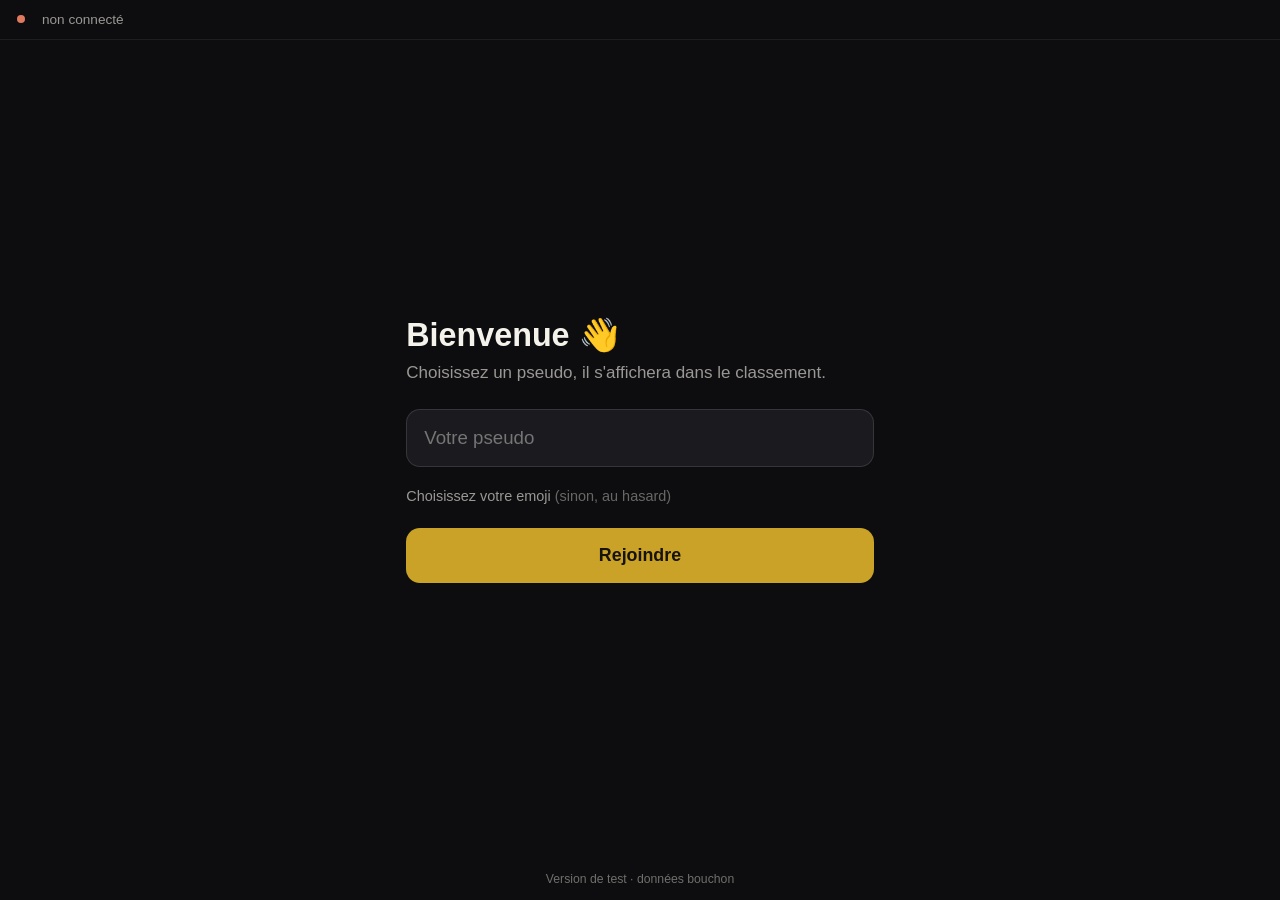
==== frontend_user/index.html @ f1ec5340 "Backend/frontend fonctionnel par Claude Code Opus 5" ====
<!doctype html>
<html lang="fr">
<head>
  <meta charset="utf-8" />
  <meta name="viewport" content="width=device-width, initial-scale=1, viewport-fit=cover" />
  <meta name="theme-color" content="#0d0d0f" />
  <title>Rejoindre la présentation</title>
  <link rel="icon" href="favicon.svg" type="image/svg+xml" />
  <link rel="stylesheet" href="css/app.css" />
  <script src="config.js"></script>
</head>
<body>

<header class="bar">
  <span class="dot" id="dot"></span>
  <span class="me-emoji" id="me-emoji"></span>
  <span id="me">…</span>
  <span class="score" id="score"></span>
</header>

<main id="app">

  <!-- Écran 1 : rejoindre -->
  <section class="screen is-active" id="screen-join">
    <h1>Bienvenue 👋</h1>
    <p class="sub">Choisissez un pseudo, il s'affichera dans le classement.</p>
    <form id="join-form">
      <input id="nickname" name="nickname" type="text" maxlength="24" required
             autocomplete="off" placeholder="Votre pseudo" />
      <p class="pick-label">Choisissez votre emoji <span class="pick-hint">(sinon, au hasard)</span></p>
      <div class="emoji-grid" id="emoji-grid" role="radiogroup" aria-label="Choix de l'emoji"></div>
      <button type="submit" class="primary">Rejoindre</button>
    </form>
    <p class="error" id="join-error" hidden></p>
  </section>

  <!-- Écran 2 : salle d'attente -->
  <section class="screen" id="screen-wait">
    <div class="waiting">
      <div class="spinner" aria-hidden="true"></div>
      <h2 id="wait-title">C'est parti !</h2>
      <p class="sub" id="wait-text">La prochaine question arrive sur grand écran.</p>
    </div>
  </section>

  <!-- Écran 3 : question -->
  <section class="screen" id="screen-question">
    <div class="qmeta">
      <span id="q-step">Question 1</span>
      <span id="q-timer" class="timer" hidden></span>
    </div>
    <h2 id="q-text">…</h2>
    <p class="hint" id="q-hint" hidden>Plusieurs réponses possibles</p>
    <div class="options" id="q-options"></div>
    <button class="primary" id="q-submit" hidden>Valider</button>
  </section>

  <!-- Écran 4 : réponse enregistrée -->
  <section class="screen" id="screen-done">
    <div class="waiting">
      <div class="check">✓</div>
      <h2 id="done-title">Réponse enregistrée</h2>
      <p class="sub" id="done-text">Regardez le grand écran.</p>
      <p class="points" id="done-points" hidden></p>
    </div>
  </section>

</main>

<footer class="foot">
  <span class="placeholder-note">Version de test · données bouchon</span>
</footer>

<script src="js/api.js"></script>
<script src="js/app.js"></script>
</body>
</html>
---- frontend_user/css/app.css ----
/* ---------------------------------------------------------------------------
 * App participant — mobile d'abord, gros boutons, une seule main.
 * ------------------------------------------------------------------------- */

:root {
  --bg: #0d0d0f;
  --bg-soft: #1a1a1f;
  --fg: #f5f2ec;
  --fg-dim: #9a9894;
  --accent: #c9a227;
  --ok: #81b29a;
  --ko: #e07a5f;
  --radius: 14px;
}

* { box-sizing: border-box; -webkit-tap-highlight-color: transparent; }

html, body {
  margin: 0;
  min-height: 100%;
  background: var(--bg);
  color: var(--fg);
  font-family: "Segoe UI", -apple-system, BlinkMacSystemFont, Helvetica, Arial, sans-serif;
  font-size: 17px;
  -webkit-font-smoothing: antialiased;
}

body {
  display: flex;
  flex-direction: column;
  min-height: 100dvh;
  padding: env(safe-area-inset-top) 0 env(safe-area-inset-bottom);
}

/* ------------------------------- Barre ---------------------------------- */
.bar {
  display: flex;
  align-items: center;
  gap: 0.5rem;
  padding: 0.7rem 1rem;
  font-size: 0.8rem;
  color: var(--fg-dim);
  border-bottom: 1px solid rgba(255, 255, 255, 0.07);
}
.dot {
  width: 8px; height: 8px;
  border-radius: 50%;
  background: var(--fg-dim);
}
.dot--ok { background: var(--ok); }
.dot--warn { background: var(--accent); }
.dot--ko { background: var(--ko); }
.score { margin-left: auto; color: var(--accent); font-weight: 700; }

/* ------------------------------ Écrans ---------------------------------- */
#app { flex: 1; display: flex; }

.screen {
  display: none;
  flex: 1;
  flex-direction: column;
  justify-content: center;
  padding: 1.5rem 1.25rem;
  animation: rise 0.25s ease;
}
.screen.is-active { display: flex; }
@keyframes rise { from { opacity: 0; transform: translateY(10px); } }

h1 { margin: 0 0 0.4rem; font-size: 1.9rem; }
h2 { margin: 0 0 0.8rem; font-size: 1.4rem; line-height: 1.25; }
.sub { margin: 0 0 1.4rem; color: var(--fg-dim); line-height: 1.45; }
.hint { margin: -0.4rem 0 0.8rem; font-size: 0.85rem; color: var(--accent); }

/* ----------------------------- Formulaire ------------------------------- */
form { display: grid; gap: 0.8rem; }

input[type="text"] {
  width: 100%;
  padding: 1rem;
  font-size: 1.1rem;
  color: var(--fg);
  background: var(--bg-soft);
  border: 1px solid rgba(255, 255, 255, 0.12);
  border-radius: var(--radius);
}
input[type="text"]:focus { outline: 2px solid var(--accent); border-color: transparent; }

.primary {
  width: 100%;
  padding: 1rem;
  font-size: 1.05rem;
  font-weight: 600;
  color: #16130a;
  background: var(--accent);
  border: none;
  border-radius: var(--radius);
  cursor: pointer;
}
.primary:active { transform: scale(0.985); }

.error { margin-top: 0.8rem; color: var(--ko); font-size: 0.9rem; }

/* ------------------------------ Question -------------------------------- */
.qmeta {
  display: flex;
  justify-content: space-between;
  align-items: center;
  margin-bottom: 0.6rem;
  font-size: 0.8rem;
  color: var(--fg-dim);
  letter-spacing: 0.06em;
  text-transform: uppercase;
}
.timer {
  padding: 0.15rem 0.6rem;
  border-radius: 999px;
  background: rgba(255, 255, 255, 0.08);
  font-variant-numeric: tabular-nums;
}
.timer--urgent { background: rgba(224, 122, 95, 0.22); color: var(--ko); }

.options { display: grid; gap: 0.7rem; margin-bottom: 1rem; }

.option {
  display: flex;
  align-items: center;
  gap: 0.75rem;
  width: 100%;
  min-height: 3.6rem;
  padding: 0.9rem 1rem;
  font-size: 1.05rem;
  text-align: left;
  color: var(--fg);
  background: var(--bg-soft);
  border: 1px solid rgba(255, 255, 255, 0.1);
  border-radius: var(--radius);
  cursor: pointer;
  transition: border-color 0.15s ease, background 0.15s ease;
}
.option .emoji { font-size: 1.4rem; line-height: 1; }
.option:active { transform: scale(0.99); }
.option.is-picked {
  border-color: var(--accent);
  background: rgba(201, 162, 39, 0.14);
}

/* ------------------------------ Attente --------------------------------- */
.waiting { text-align: center; display: grid; gap: 0.5rem; justify-items: center; }

.spinner {
  width: 44px; height: 44px;
  margin-bottom: 0.6rem;
  border: 3px solid rgba(255, 255, 255, 0.12);
  border-top-color: var(--accent);
  border-radius: 50%;
  animation: spin 0.9s linear infinite;
}
@keyframes spin { to { transform: rotate(360deg); } }

.check {
  width: 60px; height: 60px;
  display: grid; place-items: center;
  margin-bottom: 0.4rem;
  font-size: 1.9rem;
  color: var(--ok);
  border: 3px solid var(--ok);
  border-radius: 50%;
}

.points {
  margin: 0.4rem 0 0;
  font-size: 1.5rem;
  font-weight: 700;
  color: var(--accent);
}

/* -------------------------------- Pied ---------------------------------- */
.foot {
  padding: 0.8rem 1rem;
  text-align: center;
  font-size: 0.72rem;
  color: var(--fg-dim);
  opacity: 0.7;
}

/* Écran large : on centre la colonne, ça reste lisible sur un laptop. */
@media (min-width: 640px) {
  #app { justify-content: center; }
  .screen { max-width: 30rem; margin: 0 auto; }
}

/* --------------------------- Choix de l'emoji --------------------------- */
.pick-label {
  margin: 0.4rem 0 -0.2rem;
  font-size: 0.85rem;
  color: var(--fg-dim);
}
.pick-hint { opacity: 0.65; }

.emoji-grid {
  display: grid;
  grid-template-columns: repeat(6, 1fr);
  gap: 0.4rem;
}

.emoji-choice {
  aspect-ratio: 1;
  display: grid;
  place-items: center;
  font-size: 1.5rem;
  line-height: 1;
  background: var(--bg-soft);
  border: 1px solid rgba(255, 255, 255, 0.1);
  border-radius: 12px;
  cursor: pointer;
  transition: transform 0.12s ease, border-color 0.12s ease, background 0.12s ease;
}
.emoji-choice:active { transform: scale(0.92); }
.emoji-choice.is-picked {
  border-color: var(--accent);
  background: rgba(201, 162, 39, 0.18);
  transform: scale(1.06);
}

.me-emoji { font-size: 1.05rem; line-height: 1; }
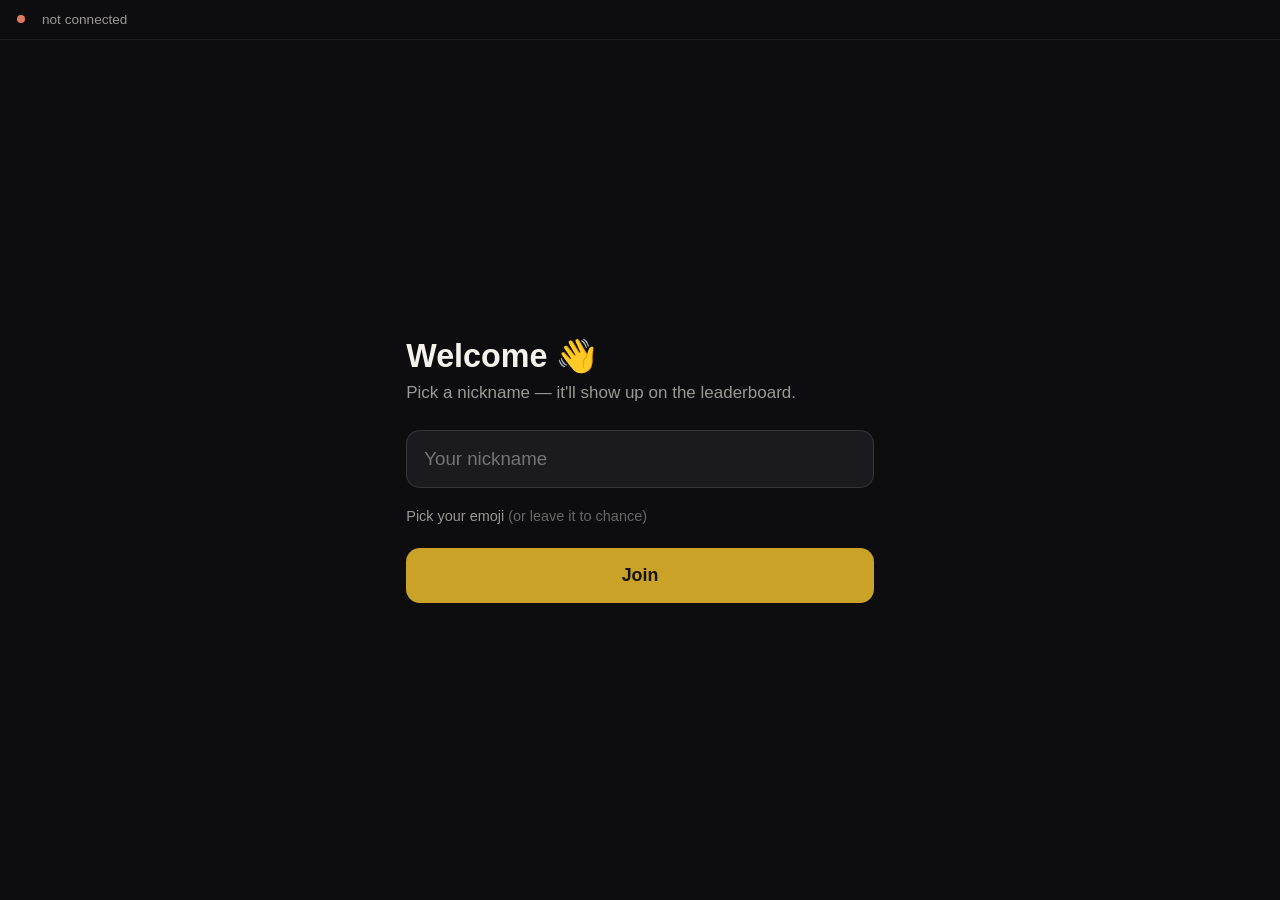
==== commit a3f2a273: "Adding content for presentation" ====
--- a/frontend_user/index.html
+++ b/frontend_user/index.html
@@ -1,10 +1,10 @@
 <!doctype html>
-<html lang="fr">
+<html lang="en">
 <head>
   <meta charset="utf-8" />
   <meta name="viewport" content="width=device-width, initial-scale=1, viewport-fit=cover" />
   <meta name="theme-color" content="#0d0d0f" />
-  <title>Rejoindre la présentation</title>
+  <title>Join the Presentation</title>
   <link rel="icon" href="favicon.svg" type="image/svg+xml" />
   <link rel="stylesheet" href="css/app.css" />
   <script src="config.js"></script>
@@ -20,57 +20,65 @@
 
 <main id="app">
 
-  <!-- Écran 1 : rejoindre -->
+  <!-- Screen 1: join -->
   <section class="screen is-active" id="screen-join">
-    <h1>Bienvenue 👋</h1>
-    <p class="sub">Choisissez un pseudo, il s'affichera dans le classement.</p>
+    <h1>Welcome 👋</h1>
+    <p class="sub">Pick a nickname — it'll show up on the leaderboard.</p>
     <form id="join-form">
       <input id="nickname" name="nickname" type="text" maxlength="24" required
-             autocomplete="off" placeholder="Votre pseudo" />
-      <p class="pick-label">Choisissez votre emoji <span class="pick-hint">(sinon, au hasard)</span></p>
-      <div class="emoji-grid" id="emoji-grid" role="radiogroup" aria-label="Choix de l'emoji"></div>
-      <button type="submit" class="primary">Rejoindre</button>
+             autocomplete="off" placeholder="Your nickname" />
+      <p class="pick-label">Pick your emoji <span class="pick-hint">(or leave it to chance)</span></p>
+      <div class="emoji-grid" id="emoji-grid" role="radiogroup" aria-label="Emoji picker"></div>
+      <button type="submit" class="primary">Join</button>
     </form>
     <p class="error" id="join-error" hidden></p>
   </section>
 
-  <!-- Écran 2 : salle d'attente -->
+  <!-- Screen 2: waiting room -->
   <section class="screen" id="screen-wait">
     <div class="waiting">
       <div class="spinner" aria-hidden="true"></div>
-      <h2 id="wait-title">C'est parti !</h2>
-      <p class="sub" id="wait-text">La prochaine question arrive sur grand écran.</p>
+      <h2 id="wait-title">Here we go!</h2>
+      <p class="sub" id="wait-text">The next question is coming up on the big screen.</p>
     </div>
   </section>
 
-  <!-- Écran 3 : question -->
+  <!-- Screen 3: question -->
   <section class="screen" id="screen-question">
     <div class="qmeta">
       <span id="q-step">Question 1</span>
       <span id="q-timer" class="timer" hidden></span>
     </div>
     <h2 id="q-text">…</h2>
-    <p class="hint" id="q-hint" hidden>Plusieurs réponses possibles</p>
+    <p class="hint" id="q-hint" hidden>Multiple answers allowed</p>
+
     <div class="options" id="q-options"></div>
-    <button class="primary" id="q-submit" hidden>Valider</button>
+
+    <!-- Free-text words (word cloud questions) -->
+    <div class="words-input" id="q-words" hidden>
+      <div class="word-chips" id="word-chips"></div>
+      <form id="word-form" autocomplete="off">
+        <input id="word-field" type="text" maxlength="24" placeholder="Type a word, press enter" />
+        <button type="submit" id="word-add" aria-label="Add word">+</button>
+      </form>
+      <p class="word-counter" id="word-counter">0 / 5 words (3 minimum)</p>
+    </div>
+
+    <button class="primary" id="q-submit" hidden>Submit</button>
   </section>
 
-  <!-- Écran 4 : réponse enregistrée -->
+  <!-- Screen 4: answer recorded -->
   <section class="screen" id="screen-done">
     <div class="waiting">
       <div class="check">✓</div>
-      <h2 id="done-title">Réponse enregistrée</h2>
-      <p class="sub" id="done-text">Regardez le grand écran.</p>
+      <h2 id="done-title">Got it!</h2>
+      <p class="sub" id="done-text">Look at the big screen.</p>
       <p class="points" id="done-points" hidden></p>
     </div>
   </section>
 
 </main>
 
-<footer class="foot">
-  <span class="placeholder-note">Version de test · données bouchon</span>
-</footer>
-
 <script src="js/api.js"></script>
 <script src="js/app.js"></script>
 </body>
--- a/frontend_user/css/app.css
+++ b/frontend_user/css/app.css
@@ -97,6 +97,7 @@
   cursor: pointer;
 }
 .primary:active { transform: scale(0.985); }
+.primary:disabled { opacity: 0.4; cursor: default; }
 
 .error { margin-top: 0.8rem; color: var(--ko); font-size: 0.9rem; }
 
@@ -223,3 +224,67 @@
 }
 
 .me-emoji { font-size: 1.05rem; line-height: 1; }
+
+/* ---------------------------- Saisie de mots ----------------------------- */
+.words-input { display: grid; gap: 0.7rem; margin-bottom: 1rem; }
+
+.word-chips {
+  display: flex;
+  flex-wrap: wrap;
+  gap: 0.4rem;
+  min-height: 2.2rem;
+}
+.word-chip {
+  display: inline-flex;
+  align-items: center;
+  gap: 0.4rem;
+  padding: 0.35rem 0.5rem 0.35rem 0.75rem;
+  background: rgba(201, 162, 39, 0.16);
+  border: 1px solid rgba(201, 162, 39, 0.4);
+  border-radius: 999px;
+  font-size: 0.92rem;
+  animation: rise 0.2s ease;
+}
+.word-chip button {
+  width: 1.3rem; height: 1.3rem;
+  display: grid; place-items: center;
+  border: none;
+  border-radius: 50%;
+  background: rgba(255, 255, 255, 0.1);
+  color: var(--fg);
+  font-size: 1rem;
+  line-height: 1;
+  cursor: pointer;
+}
+
+#word-form { display: flex; gap: 0.5rem; }
+#word-field {
+  flex: 1;
+  padding: 0.85rem 1rem;
+  font-size: 1rem;
+  color: var(--fg);
+  background: var(--bg-soft);
+  border: 1px solid rgba(255, 255, 255, 0.12);
+  border-radius: var(--radius);
+}
+#word-field:focus { outline: 2px solid var(--accent); border-color: transparent; }
+#word-field:disabled { opacity: 0.5; }
+
+#word-add {
+  width: 3.2rem;
+  font-size: 1.3rem;
+  font-weight: 700;
+  color: #16130a;
+  background: var(--accent);
+  border: none;
+  border-radius: var(--radius);
+  cursor: pointer;
+}
+
+.word-counter {
+  margin: 0;
+  font-size: 0.82rem;
+  color: var(--fg-dim);
+  text-align: right;
+}
+.word-counter--ready { color: var(--ok); font-weight: 600; }
